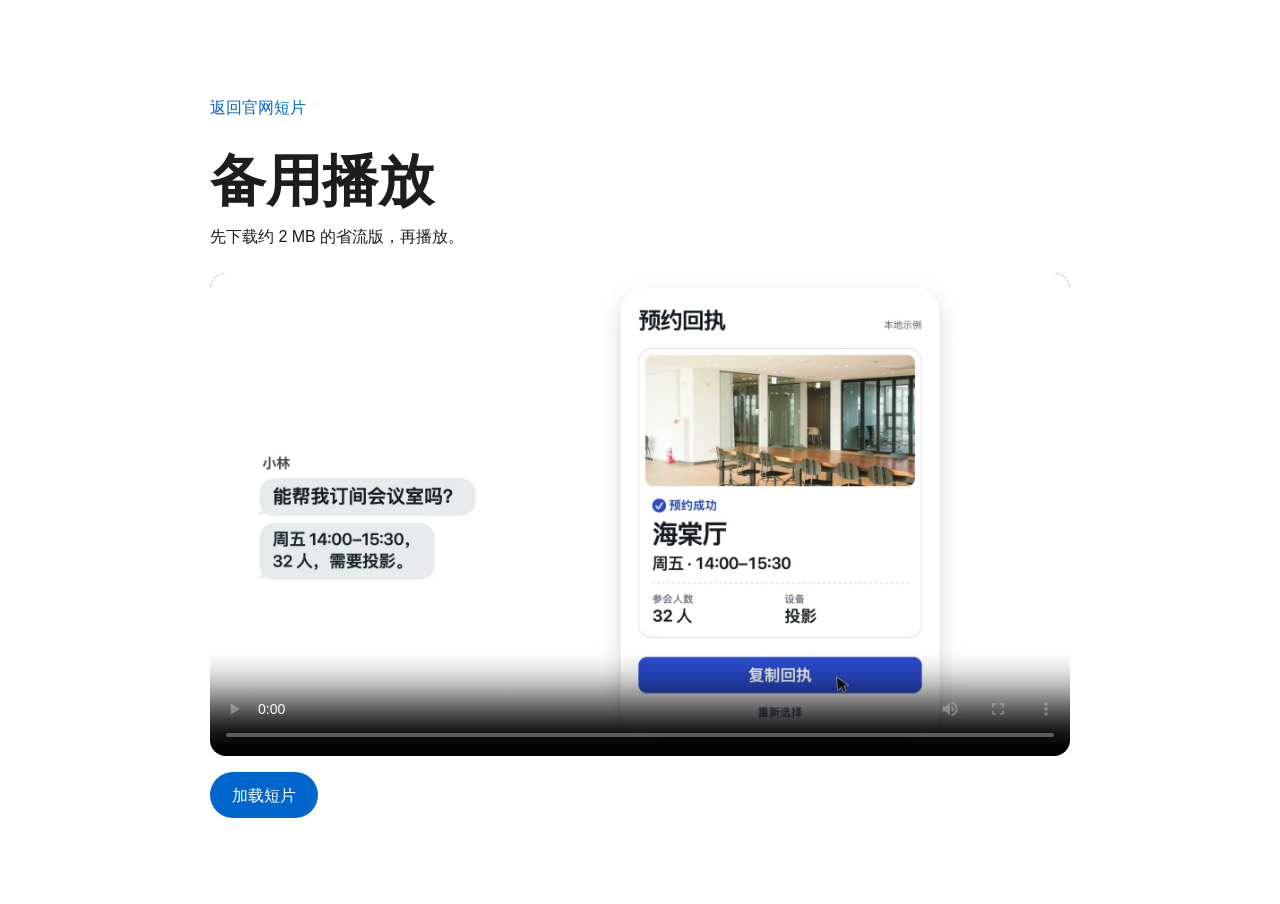
==== film-lite.html @ 8f868880 "Keep FAQ heading in flow and add a simple video fallback" ====
<!doctype html>
<html lang="zh-CN">
<head>
  <meta charset="utf-8">
  <meta name="viewport" content="width=device-width,initial-scale=1">
  <title>备用播放 · OpenMenuBar</title>
  <link rel="stylesheet" href="refresh.css?v=16">
  <link rel="stylesheet" href="assets/homepage-layout.css?v=2">
  <script src="assets/film-lite.js?v=1" defer></script>
</head>
<body>
<main class="wrap lite-film">
  <a class="text-link" href="./#film">返回官网短片</a>
  <h1>备用播放</h1>
  <p>先下载约 2 MB 的省流版，再播放。</p>
  <video id="lite-video" controls playsinline preload="none" poster="assets/wallpaper-poster.jpg?v=328a9021fe" aria-label="OpenMenuBar 宣传片省流版">
    <track kind="subtitles" src="assets/wallpaper.zh.vtt?v=1feee5fb19" srclang="zh" label="中文字幕">
  </video>
  <button class="button" id="lite-load" type="button" hidden>加载短片</button>
  <p class="lite-film-status" id="lite-status" role="status"></p>
  <noscript><a class="text-link" href="assets/openmenubar-wallpaper-480p.mp4?v=930f742497">打开 480p 视频</a></noscript>
</main>
</body>
</html>
---- refresh.css ----
/* V13 — the product performs. One type family, one blue, product-sized stages. */
:root{
  --ink:#1d1d1f;--copy:#3d3d42;--muted:#606066;--ground:#fff;--field:#f5f5f7;
  --blue:#0066cc;--blue-hover:#0077ed;--dark:#101113;--on-dark:#f5f5f7;
  --ease:cubic-bezier(.22,.68,0,1.01);--edge:48px;
}
*{box-sizing:border-box}
html{font-size:16px;scroll-behavior:smooth;scroll-padding-top:28px}
body{margin:0;background:var(--ground);color:var(--ink);font-family:-apple-system,BlinkMacSystemFont,"SF Pro Display","PingFang SC","Helvetica Neue",sans-serif;-webkit-font-smoothing:antialiased;line-height:1.5}
button,input{font:inherit}button{color:inherit;cursor:pointer}a{color:inherit;text-decoration:none}
button,a{touch-action:manipulation;-webkit-tap-highlight-color:transparent}a,button{transition:color .18s,background-color .18s}
button:focus-visible,a:focus-visible,input:focus-visible,summary:focus-visible{outline:3px solid var(--blue);outline-offset:5px}
.button,.nav-cta{transition:color .18s,background-color .18s,transform .18s}
button:active,.button:active{transform:scale(.97)}::selection{background:#cce5ff;color:#172c47}
.wrap{width:min(1240px,calc(100% - var(--edge)*2));margin-left:auto;margin-right:auto}
p,h1,h2,h3{margin-top:0}button{border:0}.skip{position:fixed;top:-100px;left:20px;z-index:100;background:white;padding:12px 18px}.skip:focus{top:12px}
header{height:76px;display:flex;align-items:center;justify-content:space-between;gap:28px}
.brand{display:inline-flex;align-items:center;gap:10px;font-size:24px;font-weight:650;letter-spacing:-.75px;white-space:nowrap}.brand img{width:32px;height:32px;object-fit:contain}
nav{display:flex;align-items:center;gap:27px;font-size:13px}nav a:hover{color:var(--blue)}.nav-cta{background:var(--blue);color:white;border-radius:999px;padding:10px 17px;line-height:1.25}.nav-cta:hover{background:var(--blue-hover);color:white}
.hero{padding-top:38px;text-align:center}.hero h1{font-size:clamp(48px,6.4vw,84px);font-weight:650;letter-spacing:-.055em;line-height:1.1;margin:0 0 18px;text-wrap:balance}
.intro{text-wrap:balance;font-size:20px;line-height:1.5;letter-spacing:-.015em;margin:0 auto;max-width:760px;color:var(--ink)}
.actions{display:flex;justify-content:center;align-items:center;flex-wrap:wrap;gap:30px;margin-top:23px}
.button{display:inline-flex;align-items:center;justify-content:center;gap:12px;padding:12px 22px;min-height:46px;border:0;border-radius:999px;background:var(--blue);color:white;font-size:16px;font-weight:500;line-height:1.35}.button:hover{background:var(--blue-hover)}
.text-link{display:inline-flex;align-items:center;gap:8px;min-height:44px;font-size:16px;color:var(--blue)}.text-link:hover{text-decoration:underline;text-underline-offset:4px}.play-symbol{font-size:24px;line-height:1}
.release-note{font-size:13px;line-height:1.5;color:var(--muted);margin:12px 0 0}
.hero-stage{margin-top:36px;position:relative;isolation:isolate}.product-window{width:100%;max-width:1240px}.stage-caption{display:flex;align-items:center;justify-content:space-between;gap:24px;padding:16px 4px 0;text-align:left;font-size:13px;color:var(--muted)}.stage-caption p{margin:0}.stage-caption p:last-child{white-space:nowrap}
#native-screen:focus{outline:none}.entry{animation:entry .75s var(--ease) backwards}.hero-stage{animation:entry .95s var(--ease) .08s backwards}
.motion-section{margin-top:128px;padding:112px 0 60px;background:var(--dark);color:var(--on-dark);overflow:hidden}
.motion-heading,.section-heading{display:flex;align-items:flex-end;justify-content:space-between;gap:56px;margin-bottom:52px}
h2{font-size:clamp(40px,4.65vw,64px);font-weight:650;line-height:1.1;letter-spacing:-.045em;margin-bottom:0;text-wrap:balance}
.motion-heading p,.section-heading>p{font-size:20px;line-height:1.6;letter-spacing:-.015em;max-width:430px;margin:0 0 3px}.motion-heading p{color:#c6c6ca}
.motion-preview{width:100%;margin-top:0}.motion-footer{display:flex;align-items:center;justify-content:space-between;gap:30px;margin-top:22px}.motion-footer p{font-size:16px;color:#bdbdc3;margin:0}.replay{display:inline-flex;align-items:center;gap:16px;flex:none;padding:12px 19px;min-height:46px;border:0;border-radius:999px;background:#303136;color:var(--on-dark);font-size:16px}.replay:hover{background:#45464b}.replay:focus-visible{outline-color:#80bcff}
.section{padding-top:132px}.section-heading>p{color:var(--copy)}.chapter-layout{display:grid;grid-template-columns:320px minmax(0,1fr);gap:64px;align-items:stretch}
.chapters{display:flex;flex-direction:column;justify-content:center;gap:7px}.chapter{display:block;width:100%;text-align:left;padding:26px 24px;border:0;border-radius:18px;background:transparent}.chapter strong{display:block;font-weight:600;font-size:24px;line-height:1.3;letter-spacing:-.035em;color:var(--muted)}.chapter p{font-size:16px;line-height:1.7;color:var(--copy);margin:11px 0 0}.chapter[aria-selected=true]{background:var(--field)}.chapter[aria-selected=true] strong{color:var(--ink)}.chapter[aria-selected=true] p{color:var(--ink)}.chapter:hover{background:var(--field)}
.feature-stage{min-height:510px;display:flex;align-items:center;justify-content:center;padding:38px;background:var(--field);border-radius:26px;overflow:hidden}
.product-notes{display:grid;grid-template-columns:repeat(3,minmax(0,1fr));gap:64px;margin-top:42px}.product-notes p{font-size:16px;line-height:1.65;color:var(--copy);margin:0;max-width:31ch}.product-notes strong{display:block;font-weight:600;color:var(--ink);margin-bottom:7px}
.film-section{margin-top:132px;padding:112px 0 64px;background:var(--field)}.film-shell{position:relative;aspect-ratio:16/9;overflow:hidden;border-radius:24px;background:var(--dark)}.film-shell video{width:100%;height:100%;display:block;object-fit:contain;background:var(--dark)}.film-meta{display:flex;align-items:flex-start;justify-content:space-between;gap:30px;margin-top:22px;font-size:13px;line-height:1.7;color:var(--muted)}.film-meta p{margin:0}.film-downloads{display:flex;gap:24px;flex:none}.film-downloads a{display:inline-flex;align-items:center;gap:8px;color:var(--blue);min-height:32px}.film-downloads a:hover{text-decoration:underline;text-underline-offset:4px}
.launch-section{display:grid;grid-template-columns:320px minmax(0,1fr);gap:64px;padding-top:128px;align-items:start}.faq-heading{position:sticky;top:48px}.faq-heading p{font-size:20px;line-height:1.65;margin:26px 0 0;color:var(--copy)}.faq-list{background:var(--field);border-radius:24px;padding:9px 30px}.faq-list details{padding:0 4px}.faq-list details+details{margin-top:2px}.faq-list summary{position:relative;cursor:pointer;list-style:none;padding:23px 38px 23px 0;font-size:20px;line-height:1.5;font-weight:550}.faq-list summary::-webkit-details-marker{display:none}.faq-list summary::after{content:'+';position:absolute;right:0;top:22px;width:26px;text-align:center;color:var(--muted);font-size:24px;font-weight:400;line-height:1.2}.faq-list details[open] summary::after{content:'−'}.faq-list details[open] summary{padding-bottom:16px}.faq-list p{font-size:16px;line-height:1.85;margin:0 0 20px;color:var(--copy)}.faq-list a{color:var(--blue);text-decoration:underline;text-underline-offset:3px}
.contact-section{display:grid;grid-template-columns:1fr 1fr;align-items:center;gap:64px;margin-top:128px;padding:64px;background:var(--field);border-radius:28px}.contact-section h2{font-size:clamp(40px,4.65vw,64px)}.contact-section>div>p{font-size:20px;line-height:1.65;margin:24px 0 0;color:var(--copy)}.contact-card{min-width:0;padding:0}.email-address{display:block;font-size:24px;font-weight:550;line-height:1.3;letter-spacing:-.035em;color:var(--ink);margin-bottom:26px;overflow-wrap:anywhere}.email-address:hover{color:var(--blue)}.contact-actions{display:flex;align-items:center;gap:24px;flex-wrap:wrap}.copy-email{font-size:16px;min-height:46px;background:transparent;color:var(--blue);padding:10px 0}.copy-email:hover{text-decoration:underline;text-underline-offset:4px}.copy-status{font-size:13px;color:var(--muted);margin:18px 0 0;line-height:1.6}.copy-status:empty{display:none}
.site-info{margin-top:64px;color:var(--muted);font-size:13px;line-height:1.8}.site-info summary{cursor:pointer;color:var(--ink);font-size:13px;min-height:36px;padding:6px 0}.site-info p{font-size:13px;line-height:1.8;max-width:70ch;margin:14px 0}.footer{margin-top:48px;padding:0 0 30px}.footer-wordmark{display:block;font-size:clamp(48px,10vw,140px);line-height:1.1;letter-spacing:-.065em;font-weight:600;max-width:max-content}.footer-bottom{display:flex;align-items:center;justify-content:space-between;gap:30px;margin-top:36px;font-size:13px;color:var(--muted)}.footer-bottom>div{display:flex;gap:28px}.footer a:hover{color:var(--blue)}.noscript-notice{font-size:13px;padding-top:16px;color:var(--muted)}
.reveal{transition:opacity .6s ease,transform .7s var(--ease)}.js .reveal:not(.in){opacity:0;transform:translateY(18px)}.js .reveal.in{opacity:1;transform:none}.js .reveal:is(.chapter-layout,.film-shell){opacity:1;transform:none;transition:none}.product-notes .reveal:nth-child(2){transition-delay:.08s}.product-notes .reveal:nth-child(3){transition-delay:.16s}
@keyframes entry{from{opacity:0;transform:translateY(18px)}to{opacity:1;transform:none}}
@media(min-width:1600px){.hero{padding-top:54px}.hero h1{font-size:96px}.hero-stage{margin-top:44px}}
@media(max-width:1100px){:root{--edge:32px}nav{gap:20px;font-size:13px}.brand{font-size:20px}.brand img{width:29px;height:29px}.hero h1{font-size:68px}.hero{padding-top:40px}.intro{font-size:20px}.chapter-layout,.launch-section{grid-template-columns:260px minmax(0,1fr);gap:36px}.chapter{padding:22px 18px}.chapter strong{font-size:20px}.feature-stage{padding:28px;min-height:450px}.product-notes{gap:36px}.motion-chrome{padding-left:32px;padding-right:32px}.motion-chrome .dock-rail{--unit:60;--gap:12;width:420px}.motion-tab{padding:13px 18px}.contact-section{padding:44px;gap:40px}}
@media(max-width:900px){nav .desktop-nav{display:none}nav{font-size:13px;gap:24px}.hero h1{font-size:64px;max-width:660px;margin-left:auto;margin-right:auto}.hero .intro{max-width:530px}.motion-heading,.section-heading{gap:32px}.motion-heading p,.section-heading>p{font-size:20px;max-width:340px}.motion-chrome .dock-rail{--unit:50;--gap:11;width:355px}.motion-content{padding:38px}.chapter-layout{grid-template-columns:230px minmax(0,1fr);gap:26px}.chapter strong{font-size:20px}.chapter p{font-size:16px}.feature-stage{min-height:420px;padding:24px}.product-notes{gap:28px}.contact-section{gap:30px;padding:40px}.email-address{font-size:24px}.contact-actions{gap:20px}.faq-list{padding-left:24px;padding-right:24px}.faq-list summary{font-size:20px}}
@media(max-width:760px){:root{--edge:20px}html{scroll-padding-top:20px}header{height:68px;gap:18px}.brand{font-size:20px;gap:7px}.brand img{width:28px;height:28px}nav{gap:18px;font-size:13px}.hero{padding-top:37px}.hero h1{font-size:clamp(44px,9.8vw,64px);line-height:1.14;max-width:500px;letter-spacing:-.045em;margin-bottom:18px}.intro{font-size:16px;line-height:1.6;max-width:470px}.actions{gap:15px 25px;margin-top:22px}.button{min-height:44px;font-size:16px;padding:12px 20px}.text-link{font-size:16px;min-height:44px}.release-note{font-size:13px;margin-top:12px}.hero-stage{margin-top:30px}.stage-caption{padding-top:12px;gap:12px;font-size:13px}.stage-caption p:first-child{max-width:70%}.stage-caption p:last-child{font-size:13px}.motion-section{margin-top:80px;padding:68px 0 32px}.motion-heading,.section-heading{display:block;margin-bottom:32px}h2{font-size:clamp(38px,8vw,52px);line-height:1.14;letter-spacing:-.04em}.motion-heading p,.section-heading>p{font-size:16px;line-height:1.65;margin-top:22px;max-width:420px}.motion-footer{gap:20px;align-items:center;margin-top:20px}.motion-footer p{font-size:13px;max-width:170px}.replay{font-size:13px;padding:11px 15px;min-height:44px}.motion-chrome .dock-rail{--unit:40;--gap:9;width:285px}.motion-content{padding:28px 24px}.section{padding-top:80px}.chapter-layout{display:flex;flex-direction:column;gap:24px}.chapters{display:grid;grid-template-columns:repeat(3,minmax(0,1fr));gap:8px;order:2}.chapter{padding:14px 8px;border-radius:12px;text-align:center;min-height:60px}.chapter strong{font-size:16px;line-height:1.5}.chapter p{display:none}.feature-stage{padding:26px;min-height:330px;order:1;border-radius:20px}.product-notes{grid-template-columns:1fr;gap:24px;margin-top:34px}.product-notes p{font-size:16px;max-width:100%}.product-notes strong{display:inline;margin-right:5px}.film-section{margin-top:80px;padding:68px 0 32px}.film-shell{border-radius:16px}.film-meta{flex-direction:column;gap:12px;font-size:13px;margin-top:16px}.film-downloads{gap:26px;font-size:16px}.launch-section{grid-template-columns:1fr;gap:30px;padding-top:80px}.faq-heading{position:static}.faq-heading p{font-size:16px;margin-top:20px}.faq-list{border-radius:18px;padding:5px 23px}.faq-list summary{font-size:16px;padding:20px 35px 20px 0}.faq-list summary::after{top:20px;font-size:24px}.faq-list p{font-size:16px;line-height:1.85}.contact-section{grid-template-columns:1fr;gap:32px;padding:36px 26px;margin-top:80px;border-radius:20px}.contact-section h2{font-size:44px}.contact-section>div>p{font-size:16px;margin-top:20px}.email-address{font-size:24px;margin-bottom:22px}.contact-actions{gap:26px}.copy-email{font-size:16px}.site-info{margin-top:40px}.footer{margin-top:34px}.footer-wordmark{font-size:clamp(46px,11.4vw,84px);letter-spacing:-.055em}.footer-bottom{align-items:flex-start;flex-direction:column;gap:14px;margin-top:26px;font-size:13px}.footer-bottom>div{gap:24px}}
@media(max-width:390px){:root{--edge:16px}.brand{font-size:20px}.brand img{width:26px;height:26px}nav{gap:14px;font-size:13px}.hero{padding-top:29px}.hero h1{font-size:44px;max-width:290px}.intro{font-size:16px;max-width:320px}.actions{gap:16px}.button{padding:11px 17px}.text-link{font-size:16px}.stage-caption{font-size:13px}.motion-chrome{padding-left:17px;padding-right:17px}.motion-chrome .dock-rail{--unit:37;--gap:8;width:260px}.motion-content{padding:26px 20px}.motion-content h3{font-size:21px}.motion-content .motion-logo{width:43px;height:43px}.motion-footer p{max-width:145px;font-size:13px}.replay{font-size:13px;padding:10px 13px}.chapter strong{font-size:16px}.feature-stage{padding:22px;min-height:310px}.contact-section{padding:32px 23px}.email-address{font-size:24px}}
@media(prefers-reduced-motion:reduce){html{scroll-behavior:auto}*,*::before,*::after{animation:none!important;transition:none!important}.js .reveal:not(.in){opacity:1;transform:none}.entry,.hero-stage{transform:none}}

/* Keep interactive stages from invalidating the surrounding document. */
.native-screen,.motion-preview,.film-shell{contain:layout paint}
.native-screen,.motion-preview{transform:translateZ(0)}
.faq-heading{transform:translateZ(0)}
.dock-item,.home-bookmark{transition:none}
.dock-item:active,.home-bookmark:active{transform:none}
.dock-rail,.demo-topbar .dock-rail,.motion-chrome .dock-rail{width:calc(var(--unit)*4px + var(--gap)*3px)}

/* V15: one secondary homepage demonstration, after the floating-web story. */
.menubar-section .hero-stage{margin-top:0;animation:none}
.menubar-intro{max-width:430px}.menubar-intro p{font-size:20px;line-height:1.6;letter-spacing:-.015em;color:var(--copy);margin:0 0 9px}
@media(max-width:760px){.menubar-intro{margin-top:22px}.menubar-intro p{font-size:16px;line-height:1.65}}
---- assets/homepage-layout.css ----
/* The product demos carry the detail. Keep the surrounding page quiet. */
header { height: 64px; }
header nav { font-size: 14px; }
header .brand { font-size: 20px; }
header .brand img { width: 28px; height: 28px; }

.orb-hero {
  padding-top: clamp(48px, 7vw, 94px);
  text-align: center;
}
.orb-hero .hero-heading {
  display: grid;
  justify-items: center;
  grid-template-columns: minmax(0, 1fr);

  gap: 18px;
  margin-bottom: clamp(30px, 5vw, 60px);
}
.orb-hero h1 {
  max-width: none;
  margin: 0;
  font-size: clamp(37px, 6.4vw, 86px);
}
.orb-hero .intro {
  max-width: 540px;
  font-size: clamp(17px, 2vw, 22px);
  color: var(--copy);
}
.orb-hero .actions { justify-content: center; gap: 10px 24px; margin-top: 18px; }
.orb-scene-controls { justify-content: center; flex-wrap: wrap; gap: 10px 20px; margin: 20px 0 0; }
.orb-control-group button { font-size: 14px; }
.demo-options { max-width: 360px; margin: 10px auto 0; }
.demo-options summary { display: list-item; width: fit-content; margin: auto; padding: 8px; color: var(--muted); cursor: pointer; }
.demo-options .orb-demo-note { margin: 8px 0 0; text-align: center; }
.demo-options .orb-demo-controls { justify-content: center; margin: 0; }
.demo-status { font-size: 15px; color: var(--copy); margin: 10px 0 0; }
.demo-status:empty { margin: 0; }

.film-section { margin-top: clamp(64px, 9vw, 128px); padding: clamp(48px, 7vw, 96px) 0 42px; }
.film-heading { align-items: center; gap: 12px 24px; }
.film-heading .film-chapter { font-size: 16px; min-height: 44px; justify-self: start; }
.film-file-options .film-archive { margin: 8px 0 0; padding-top: 4px; }
.film-file-options .film-archive .film-file-links { position: static; box-shadow: none; margin: 0; padding: 0; border: 0; }

#features > .section-heading { align-items: end; margin-bottom: clamp(24px, 4vw, 48px); }
#features .menubar-intro p { margin: 0; font-size: clamp(17px, 1.8vw, 21px); }
#features .menubar-intro .text-link { margin-top: 4px; }
.launch-section { grid-template-columns: minmax(0, 1fr); gap: 28px; max-width: 990px; }
.launch-section .faq-heading { position: static; transform: none; }
.launch-section .faq-heading h2 { margin: 0; }
.faq-list { background: transparent; border-top: 1px solid #d9d9de; border-radius: 0; padding: 0; }
.faq-list details { padding-inline: 0; border-bottom: 1px solid #d9d9de; }
.contact-section { margin-top: clamp(64px, 8vw, 112px); }
.footer { margin-top: 24px; }
.footer-bottom { margin: 0; }

@media (max-width: 700px) {
  header { gap: 12px; }
  header nav { gap: 14px; }
  header .brand { font-size: 18px; gap: 7px; }
  header .brand img { width: 24px; height: 24px; }
  .orb-hero .hero-heading { gap: 12px; }
  .orb-hero .intro { max-width: 24em; }
  .orb-scene-controls { margin-top: 16px; }
  .demo-options { margin-top: 6px; }
  .film-heading .film-chapter { min-height: 40px; }
  #features .menubar-intro { margin-top: 12px; }
}

#film-web-fallback[hidden], #lite-load[hidden] { display: none; }
.lite-film { max-width: 860px; padding-block: clamp(40px, 7vw, 86px); }
.lite-film h1 { margin: 20px 0 12px; font-size: clamp(32px, 6vw, 56px); line-height: 1.12; }
.lite-film video { width: 100%; aspect-ratio: 16/9; display: block; margin: 24px 0 16px; border-radius: 16px; background: #111; }
.lite-film-status { margin: 14px 0 0; color: var(--copy); }
.lite-film-status:empty { margin: 0; }
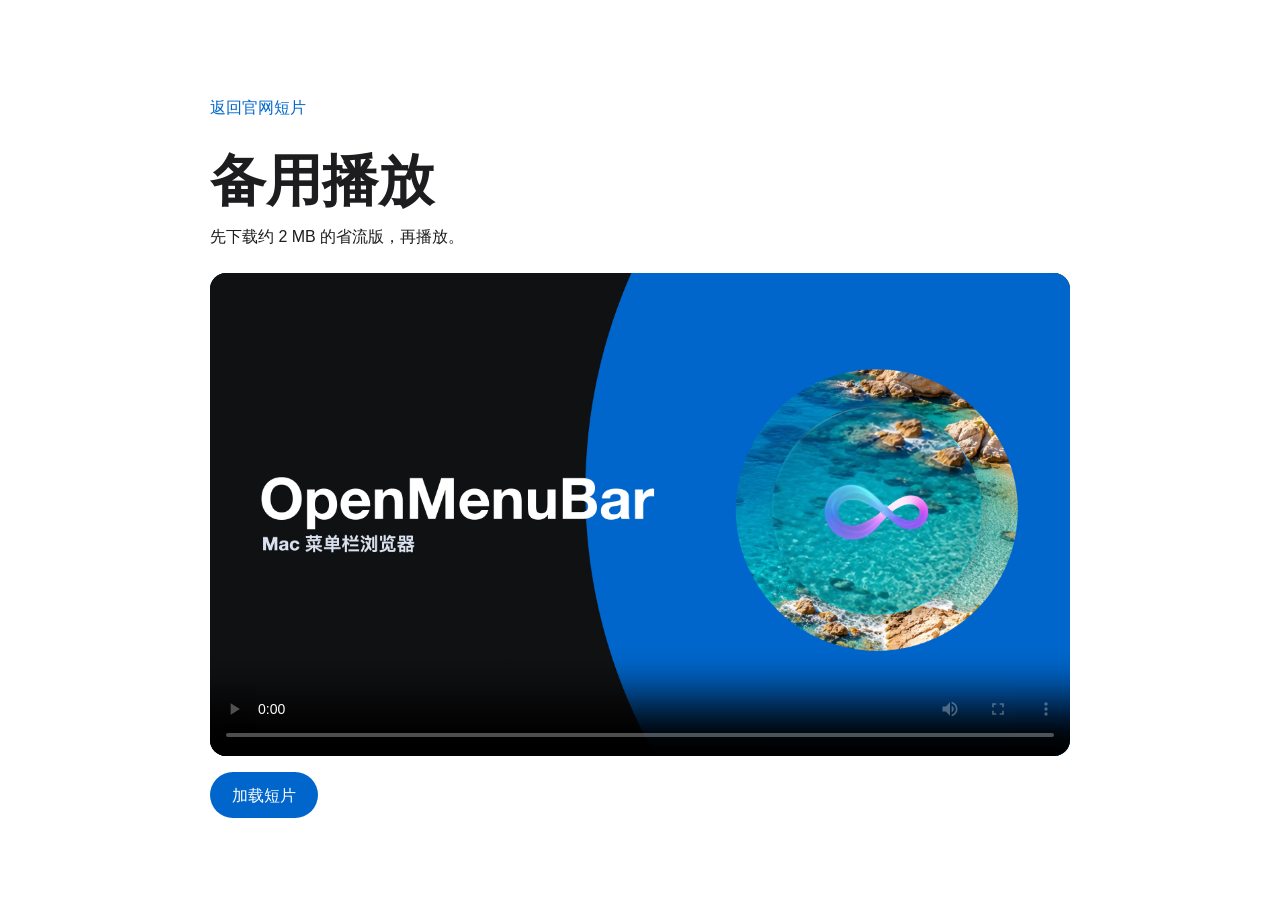
==== commit 5493e980: "Refresh the product film cover with OpenMenuBar opening art" ====
--- a/film-lite.html
+++ b/film-lite.html
@@ -13,7 +13,7 @@
   <a class="text-link" href="./#film">返回官网短片</a>
   <h1>备用播放</h1>
   <p>先下载约 2 MB 的省流版，再播放。</p>
-  <video id="lite-video" controls playsinline preload="none" poster="assets/wallpaper-poster.jpg?v=328a9021fe" aria-label="OpenMenuBar 宣传片省流版">
+  <video id="lite-video" controls playsinline preload="none" poster="assets/wallpaper-poster.jpg?v=6a9117ad72" aria-label="OpenMenuBar 宣传片省流版">
     <track kind="subtitles" src="assets/wallpaper.zh.vtt?v=1feee5fb19" srclang="zh" label="中文字幕">
   </video>
   <button class="button" id="lite-load" type="button" hidden>加载短片</button>
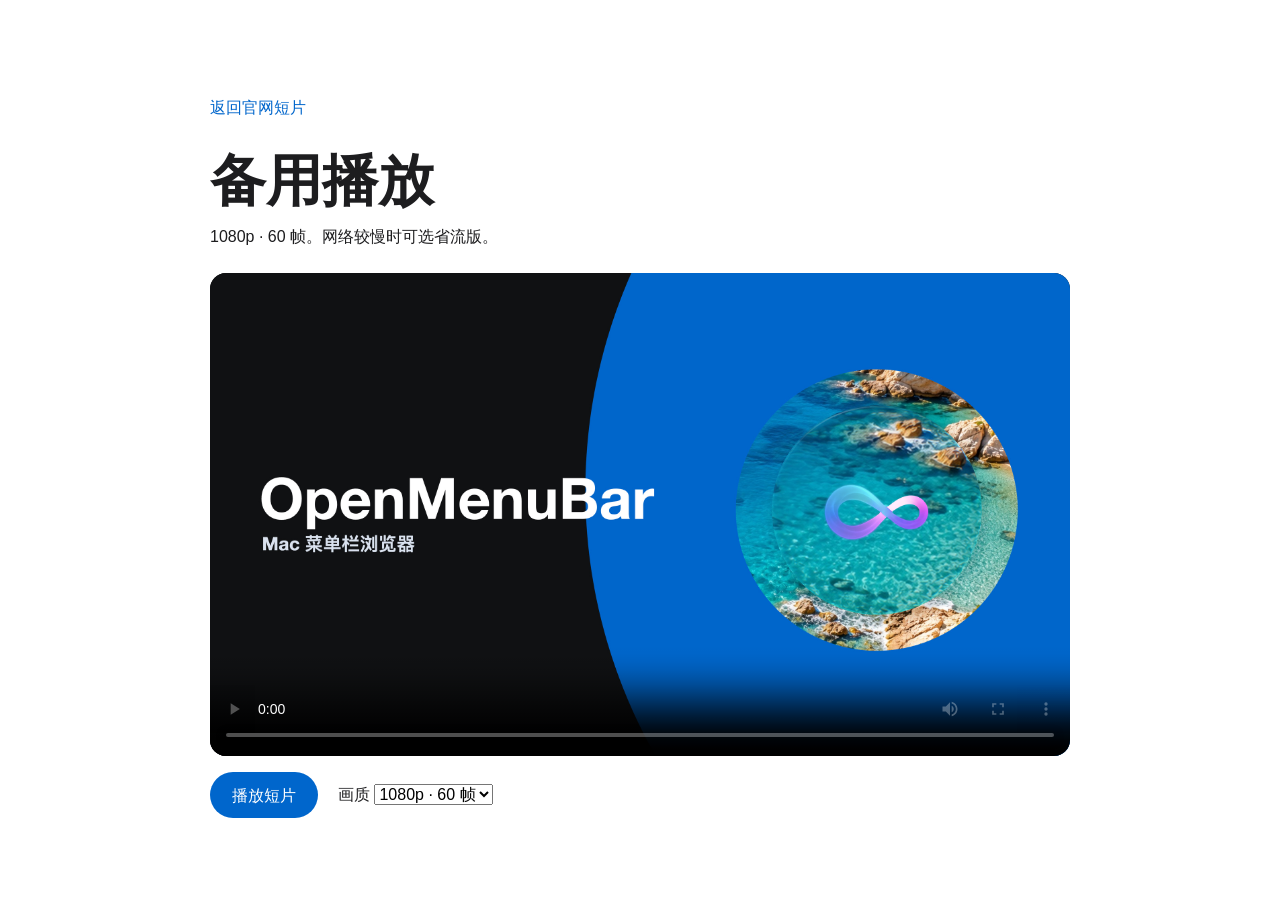
==== commit 802cedd4: "Stream 1080p60 through the backup video viewer" ====
--- a/film-lite.html
+++ b/film-lite.html
@@ -5,18 +5,21 @@
   <meta name="viewport" content="width=device-width,initial-scale=1">
   <title>备用播放 · OpenMenuBar</title>
   <link rel="stylesheet" href="refresh.css?v=16">
-  <link rel="stylesheet" href="assets/homepage-layout.css?v=2">
-  <script src="assets/film-lite.js?v=1" defer></script>
+  <link rel="stylesheet" href="assets/homepage-layout.css?v=3">
+  <script src="assets/film-lite.js?v=2" defer></script>
 </head>
 <body>
 <main class="wrap lite-film">
   <a class="text-link" href="./#film">返回官网短片</a>
   <h1>备用播放</h1>
-  <p>先下载约 2 MB 的省流版，再播放。</p>
-  <video id="lite-video" controls playsinline preload="none" poster="assets/wallpaper-poster.jpg?v=6a9117ad72" aria-label="OpenMenuBar 宣传片省流版">
+  <p>1080p · 60 帧。网络较慢时可选省流版。</p>
+  <video id="lite-video" controls playsinline preload="none" poster="assets/wallpaper-poster.jpg?v=6a9117ad72" aria-label="OpenMenuBar 宣传片">
     <track kind="subtitles" src="assets/wallpaper.zh.vtt?v=1feee5fb19" srclang="zh" label="中文字幕">
   </video>
-  <button class="button" id="lite-load" type="button" hidden>加载短片</button>
+  <div class="lite-film-controls" hidden>
+    <button class="button" id="lite-load" type="button">播放短片</button>
+    <label class="film-resolution">画质 <select id="lite-quality"><option value="hd" selected>1080p · 60 帧</option><option value="light">480p · 省流</option></select></label>
+  </div>
   <p class="lite-film-status" id="lite-status" role="status"></p>
   <noscript><a class="text-link" href="assets/openmenubar-wallpaper-480p.mp4?v=930f742497">打开 480p 视频</a></noscript>
 </main>
--- a/assets/homepage-layout.css
+++ b/assets/homepage-layout.css
@@ -67,9 +67,12 @@
   #features .menubar-intro { margin-top: 12px; }
 }
 
-#film-web-fallback[hidden], #lite-load[hidden] { display: none; }
+#film-web-fallback[hidden], #lite-load[hidden], .lite-film-controls[hidden] { display: none; }
 .lite-film { max-width: 860px; padding-block: clamp(40px, 7vw, 86px); }
 .lite-film h1 { margin: 20px 0 12px; font-size: clamp(32px, 6vw, 56px); line-height: 1.12; }
 .lite-film video { width: 100%; aspect-ratio: 16/9; display: block; margin: 24px 0 16px; border-radius: 16px; background: #111; }
 .lite-film-status { margin: 14px 0 0; color: var(--copy); }
 .lite-film-status:empty { margin: 0; }
+
+.lite-film-controls { display: flex; align-items: center; flex-wrap: wrap; gap: 12px 20px; }
+.lite-film-controls select { font: inherit; }
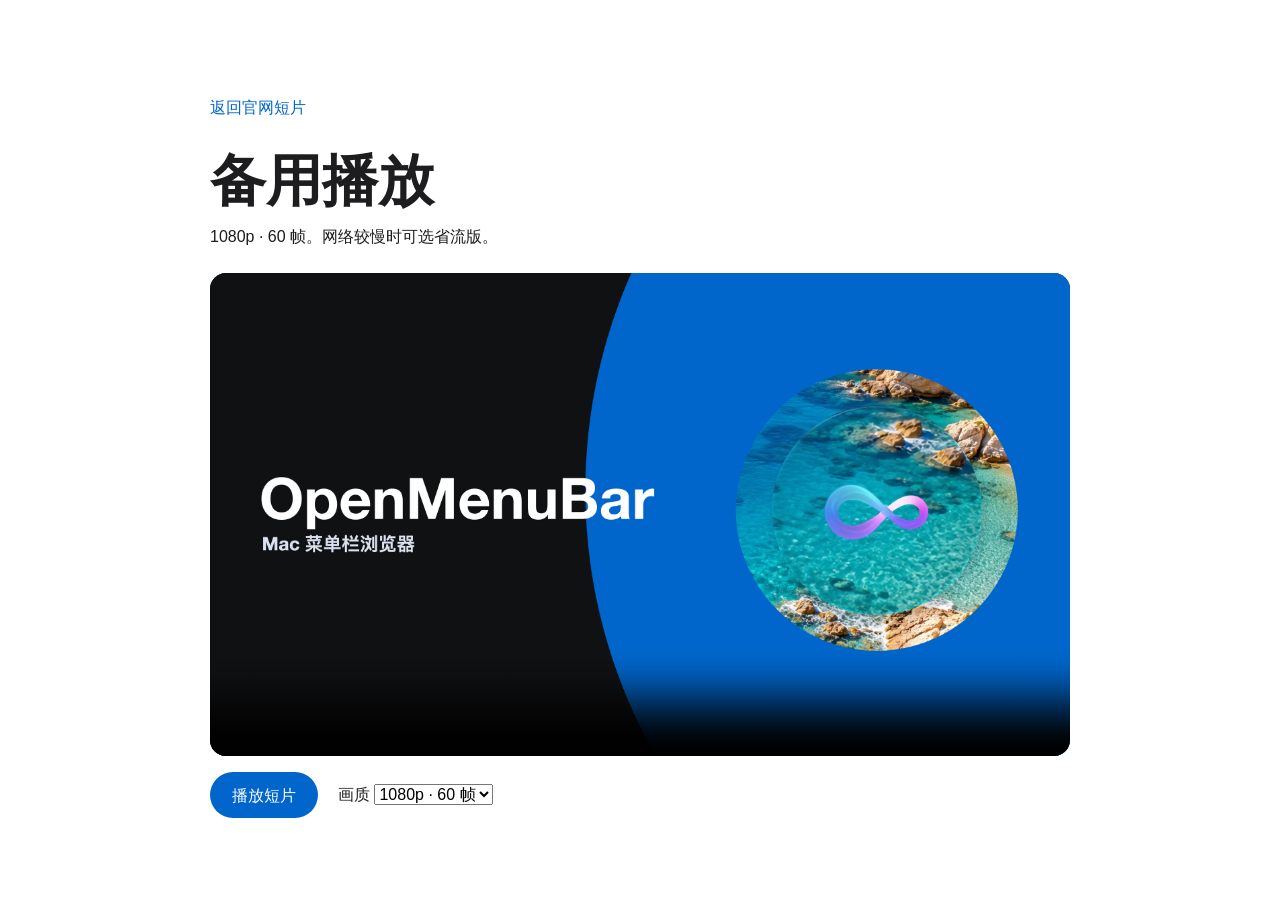
==== commit def3f546: "Include the seek index when assembling the downloadable video" ====
--- a/film-lite.html
+++ b/film-lite.html
@@ -6,7 +6,7 @@
   <title>备用播放 · OpenMenuBar</title>
   <link rel="stylesheet" href="refresh.css?v=16">
   <link rel="stylesheet" href="assets/homepage-layout.css?v=3">
-  <script src="assets/film-lite.js?v=2" defer></script>
+  <script src="assets/film-lite.js?v=6" defer></script>
 </head>
 <body>
 <main class="wrap lite-film">
